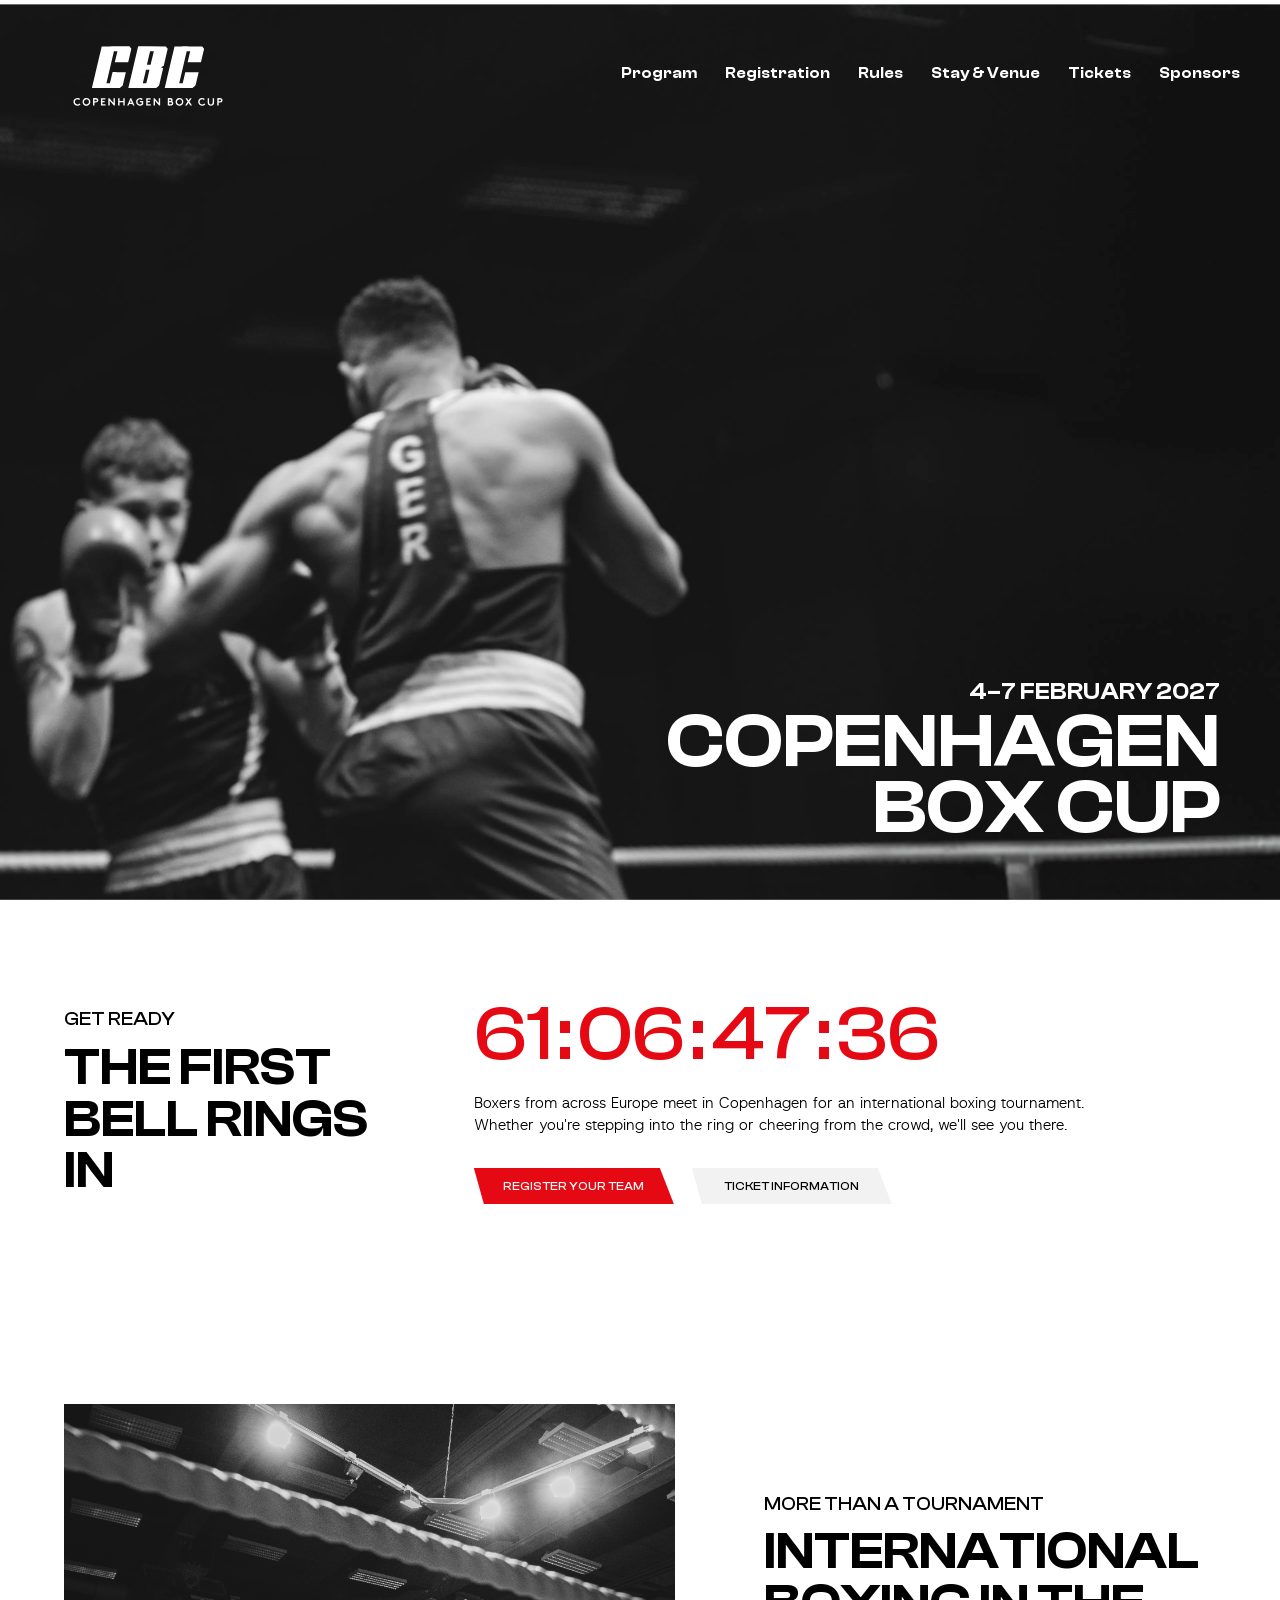
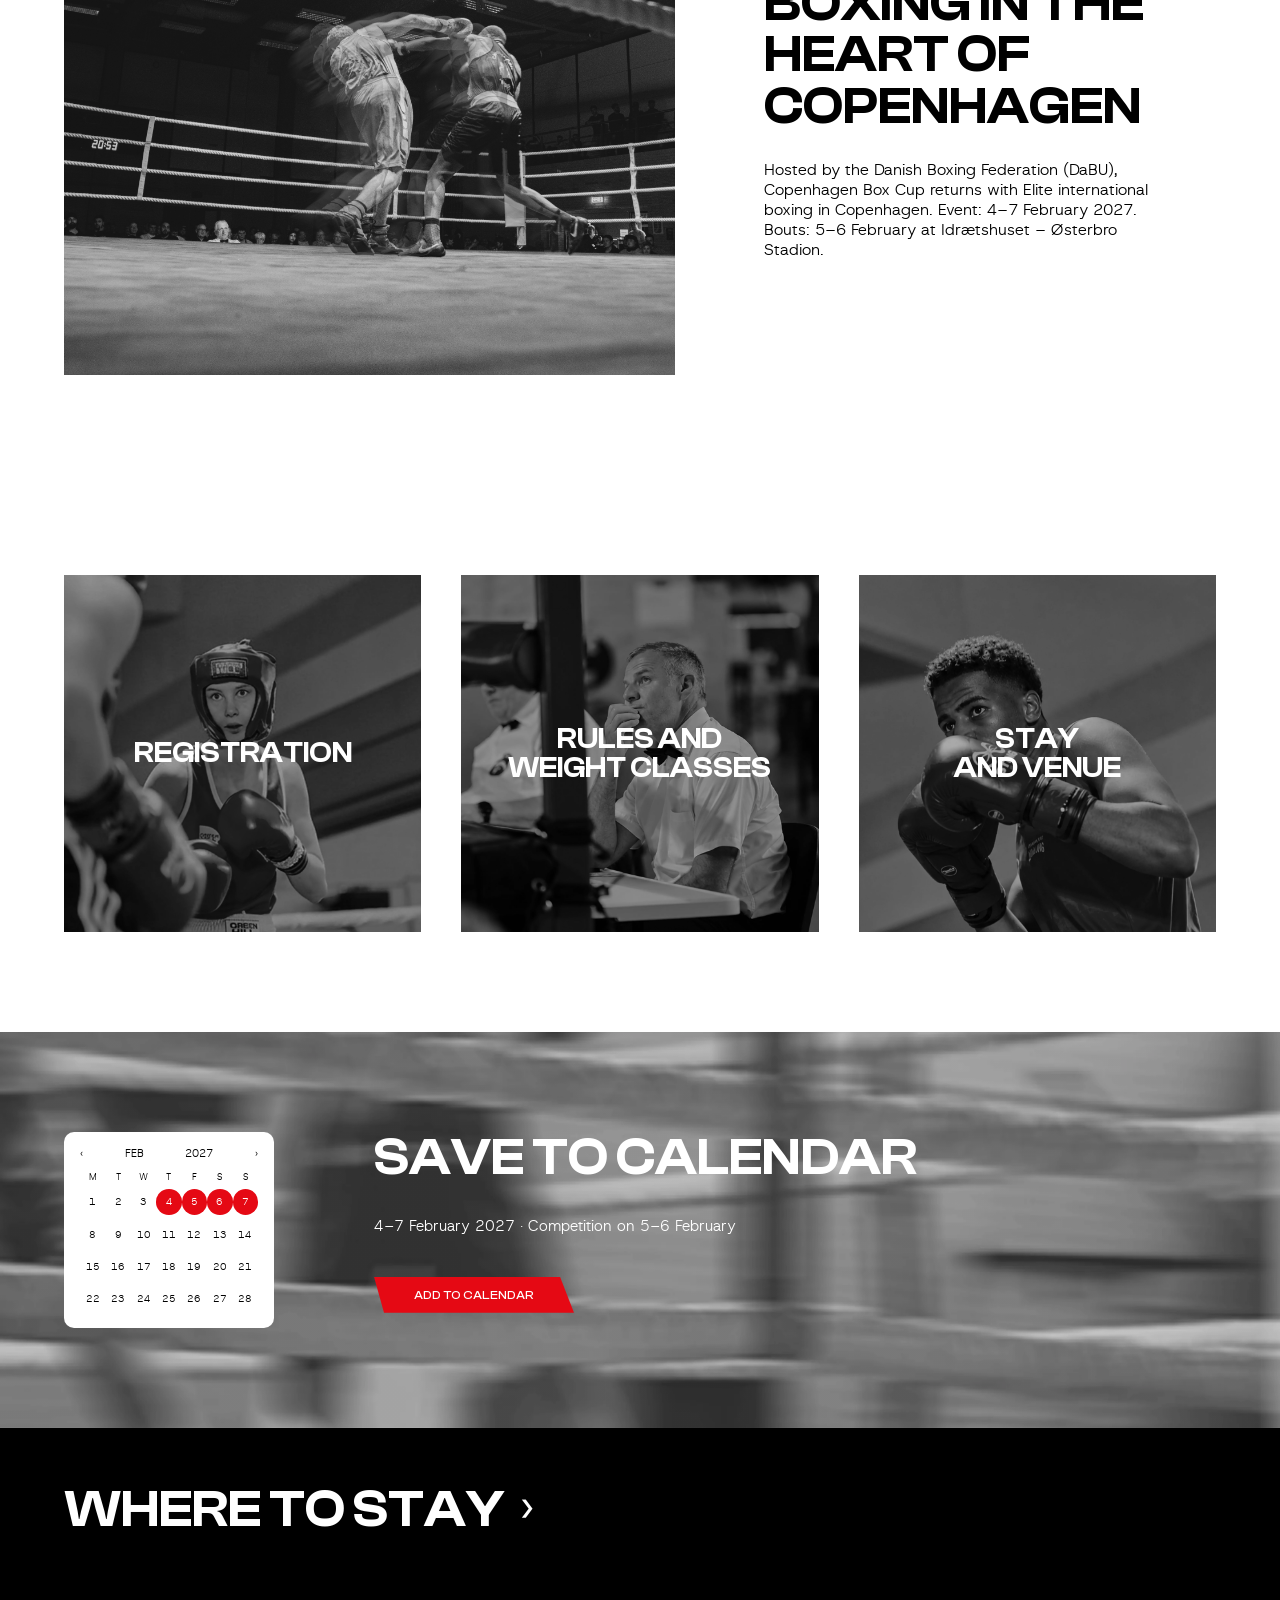
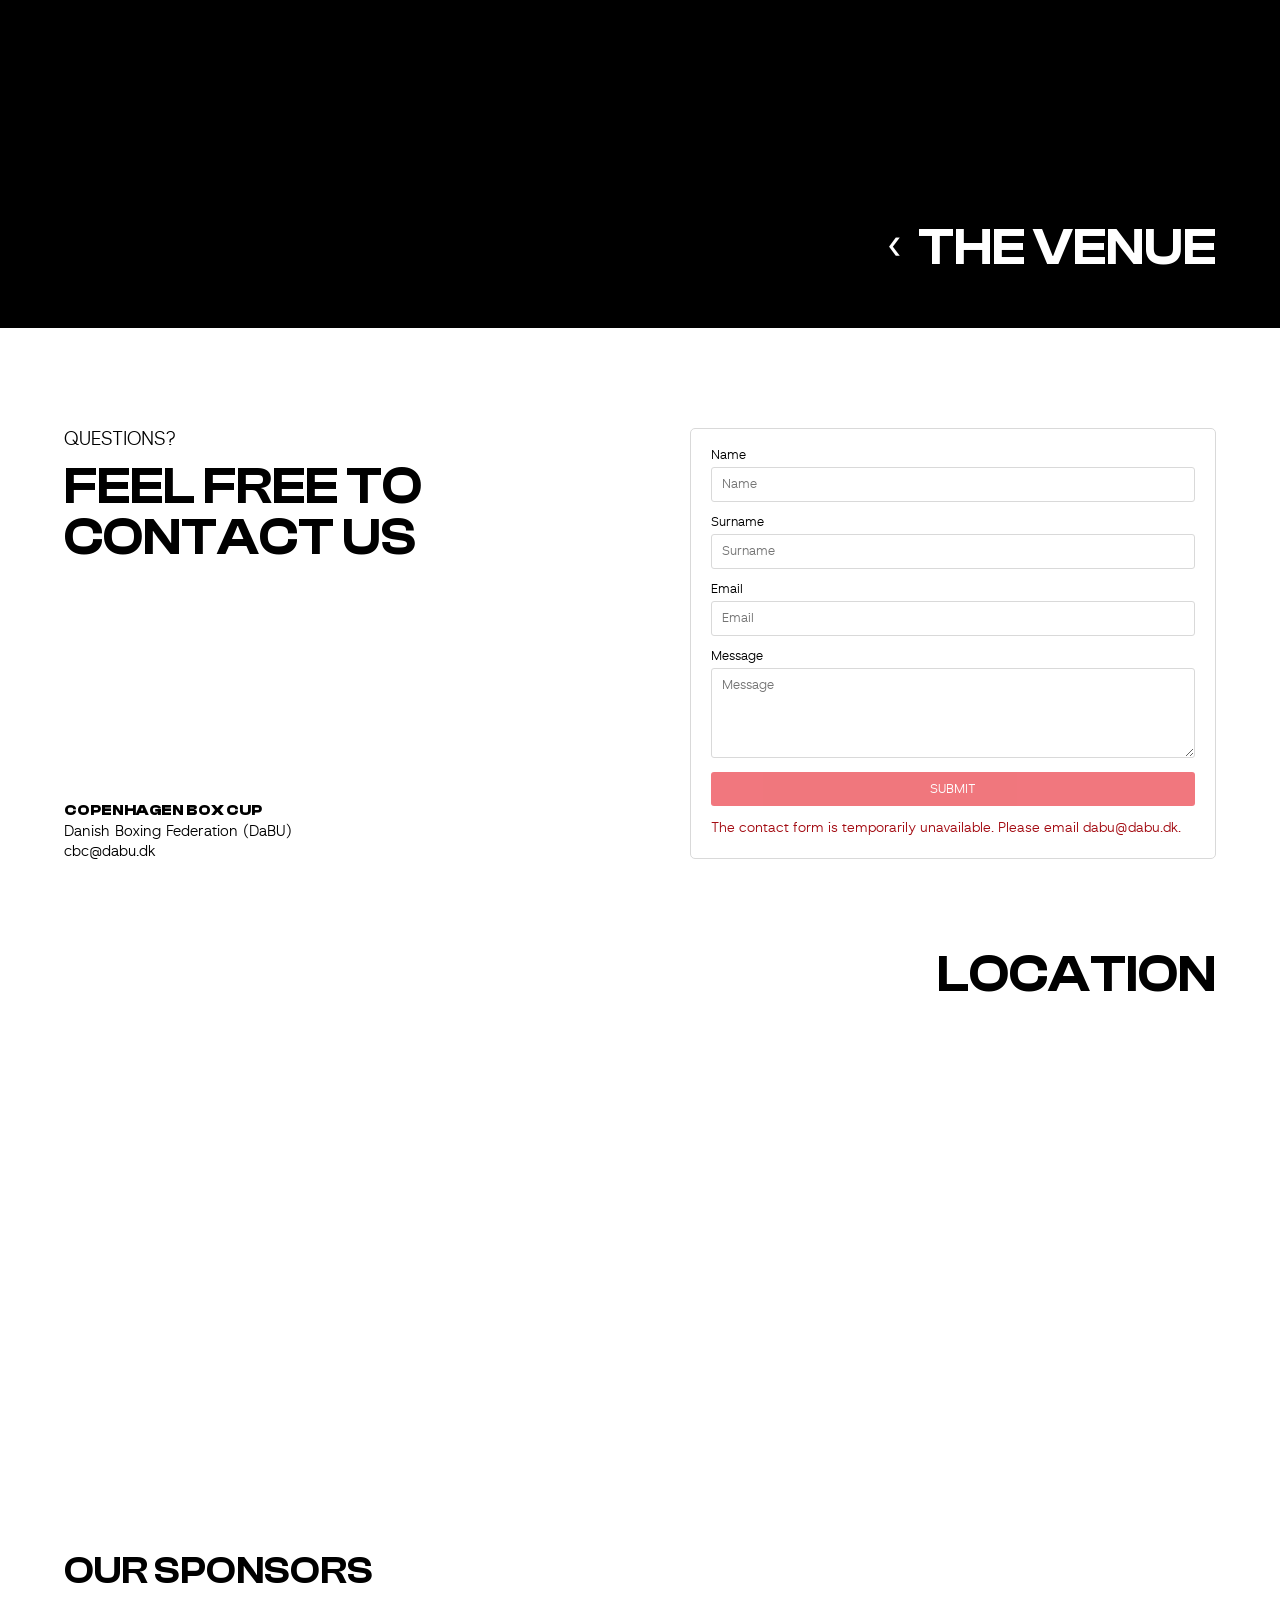
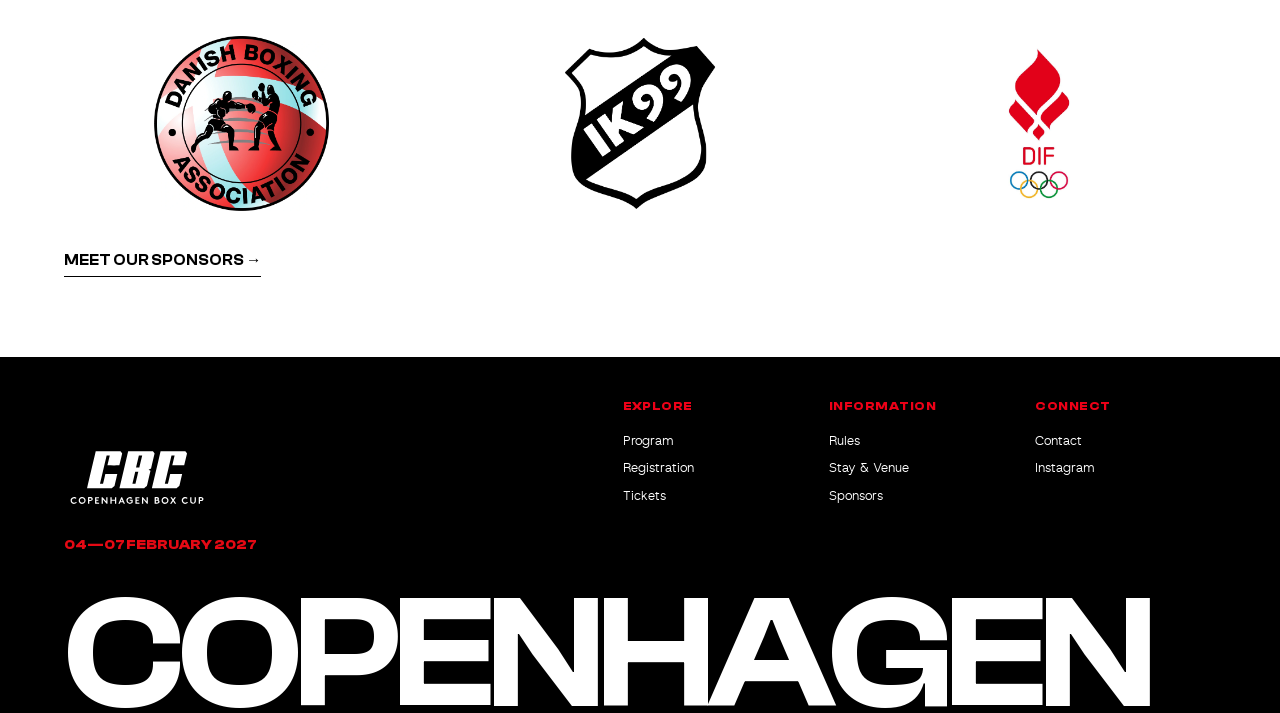
==== home.html @ eee534f2 "Enable search indexing, clean URLs and one.com contact form" ====
<!DOCTYPE html>
<html lang="en">

<head>
    <meta charset="UTF-8">
    <meta name="viewport" content="width=device-width, initial-scale=1.0">
    <link rel="icon" type="image/svg+xml" href="images/CBC_favicon.svg?v=1">

    <meta name="robots" content="index, follow">

    <link rel="stylesheet" href="css/fonts.css">
    <link rel="stylesheet" href="css/custom.css?v=hover-system-2027">
    <link rel="stylesheet" href="css/general.css?v=hover-system-2027">
    <link rel="stylesheet" href="css/index.css?v=hover-system-2027">

    <style>
      /* Homepage sponsor layout: isolated from older cached styles */
      #sponsors .sponsors-inner { max-width: 1200px; margin: 0 auto; }
      #sponsors #sponsors-title { text-align: left; margin: 0 0 42px; }
      #sponsors .sponsors-list { display: grid; grid-template-columns: repeat(3, minmax(0, 1fr)); align-items: center; justify-items: center; gap: 45px; width: 100%; margin: 0; padding: 0; list-style: none; }
      #sponsors .sponsors-list li, #sponsors .sponsors-list a { display: flex; justify-content: center; align-items: center; width: 100%; min-width: 0; min-height: 180px; }
      #sponsors .sponsors-list img { display: block; width: auto; height: auto; max-width: min(100%, 200px); max-height: 175px; object-fit: contain; }
      #sponsors .sponsors-more { display: block; margin: 38px 0 0; text-align: left; }
      @media (max-width: 768px) {
        #sponsors #sponsors-title { margin-bottom: 24px; }
        #sponsors .sponsors-list { gap: 14px; }
        #sponsors .sponsors-list li, #sponsors .sponsors-list a { min-height: 105px; }
        #sponsors .sponsors-list img { max-width: 100%; max-height: 95px; }
      }
          .contact-honeypot { position: absolute; left: -10000px; width: 1px; height: 1px; overflow: hidden; }
      .contact-status { margin-top: 12px; font-size: .9rem; line-height: 1.4; }
      .contact-status[data-error="true"] { color: #a30b12; }
      .contact-submit:disabled { opacity: .55; cursor: wait; }
    </style>
    <title>Copenhagen Box Cup</title>
    <link rel="stylesheet" href="css/footer.css?v=5">
    <link rel="canonical" href="https://copenhagenboxcup.com/home">
</head>

<body>

    <header class="site-header">

        <a href="/home" class="site-logo">
            <img src="images/CBC_logo_with_text.svg" alt="Copenhagen Box Cup" width="2048" height="2048">
        </a>

        <button
            class="burger-btn"
            id="burger-btn"
            type="button"
            aria-label="Open menu"
            aria-expanded="false"
            aria-controls="main-nav"
        >
            <span></span>
            <span></span>
            <span></span>
        </button>

  <nav class="main-nav" id="main-nav">
    <ul>

        <li><a href="/program">Program</a></li>
        <li><a href="/registration">Registration</a></li>
        <li><a href="/rules">Rules</a></li>
        <li><a href="/stay-venue">Stay & Venue</a></li>
        <li><a href="/tickets">Tickets</a></li>
        <li><a href="/sponsors">Sponsors</a></li>
    </ul>
</nav>

    </header>

    <main>

        <section class="hero" id="home">

            <div class="hero-content">

                <p class="hero-date">
                    4–7 FEBRUARY 2027
                </p>

                <h1 class="hero-title">
                    COPENHAGEN<br>
                    BOX CUP
                </h1>

            </div>

        </section>

        <section class="countdown">

            <div class="countdown-inner">

                <div class="countdown-heading">

                    <p class="countdown-kicker">
                        GET READY
                    </p>

                    <h2>
                        THE FIRST<br>
                        BELL RINGS IN
                    </h2>

                </div>

                <div class="countdown-content">

                    <div
                        class="countdown-timer"
                        aria-label="Countdown to Copenhagen Box Cup"
                    >
                        <span id="days">000</span>
                        <span class="countdown-colon">:</span>
                        <span id="hours">00</span>
                        <span class="countdown-colon">:</span>
                        <span id="minutes">00</span>
                        <span class="countdown-colon">:</span>
                        <span id="seconds">00</span>
                    </div>

                    <p class="countdown-text">
                        Boxers from across Europe meet in Copenhagen for an international boxing tournament.<br>
                        Whether you're stepping into the ring or cheering from the crowd, we'll see you there.
                    </p>

                    <div class="countdown-buttons">

                        <a href="/registration" class="btn btn-primary">
                            REGISTER YOUR TEAM
                        </a>

                        <a href="/tickets" class="btn btn-secondary">
                            TICKET INFORMATION
                        </a>

                    </div>

                </div>

            </div>

        </section>

        <section class="about" id="about">

            <div class="about-image">

                <img
                    src="images/boxing-about.webp"
                    alt="Boxers competing in the Copenhagen Box Cup"
                >

            </div>

            <div class="about-content">

                <p class="about-eyebrow">
                    MORE THAN A TOURNAMENT
                </p>

                <h2 class="about-title">
                    INTERNATIONAL<br>
                    BOXING IN THE<br>
                    HEART OF<br>
                    COPENHAGEN
                </h2>

                <p class="about-text">
                    Hosted by the Danish Boxing Federation (DaBU), Copenhagen Box Cup returns with Elite international boxing in Copenhagen. Event: 4–7 February 2027. Bouts: 5–6 February at Idrætshuset – Østerbro Stadion.
                </p>

            </div>

        </section>

        <section class="event-info">

            <div class="event-info-inner">

                <a href="/registration" class="info-card">

                    <img
                        src="images/card-registration.webp"
                        alt="Boxers competing at Copenhagen Box Cup"
                    >

                    <span class="info-card-title">
                        Registration
                    </span>

                </a>

                <a href="/rules" class="info-card">

                    <img
                        src="images/card-rules.webp"
                        alt="Boxing official at Copenhagen Box Cup"
                    >

                    <span class="info-card-title">
                        Rules and<br>
                        weight classes
                    </span>

                </a>

 <a href="/stay-venue" class="info-card">

    <img
        src="images/card-venue.webp"
        alt="Copenhagen Box Cup stay and venue information"
    >

    <span class="info-card-title">
        Stay<br>
        and venue
    </span>

</a>

            </div>

        </section>

        <section class="save-date">

            <div class="save-date-inner">

                <div class="save-date-content">

                    <h2>
                        SAVE TO CALENDAR
                    </h2>

                    <p>
                        4–7 February 2027 · Competition on 5–6 February
                    </p>

                    <a
                        href="https://calendar.google.com/calendar/render?action=TEMPLATE&text=Copenhagen%20Box%20Cup&dates=20270204/20270208"
                        class="calendar-card"
                        target="_blank"
                        rel="noopener"
                        aria-label="Add Copenhagen Box Cup 2027 to Google Calendar"
                    >

                        <div class="calendar-top">
                            <span>‹</span>
                            <strong>FEB</strong>
                            <span>2027</span>
                            <span>›</span>
                        </div>

                        <div class="calendar-days">
                            <span>M</span>
                            <span>T</span>
                            <span>W</span>
                            <span>T</span>
                            <span>F</span>
                            <span>S</span>
                            <span>S</span>
                        </div>

                        <div class="calendar-grid">

                            <span>1</span>
                            <span>2</span>
                            <span>3</span>
                            <span class="event-day">4</span>
                            <span class="event-day">5</span>
                            <span class="event-day">6</span>
                            <span class="event-day">7</span>

                            <span>8</span>
                            <span>9</span>
                            <span>10</span>
                            <span>11</span>
                            <span>12</span>
                            <span>13</span>
                            <span>14</span>

                            <span>15</span>
                            <span>16</span>
                            <span>17</span>
                            <span>18</span>
                            <span>19</span>
                            <span>20</span>
                            <span>21</span>

                            <span>22</span>
                            <span>23</span>
                            <span>24</span>
                            <span>25</span>
                            <span>26</span>
                            <span>27</span>
                            <span>28</span>

                        </div>

                    </a>

                    <a
                        href="https://calendar.google.com/calendar/render?action=TEMPLATE&text=Copenhagen%20Box%20Cup&dates=20270204/20270208"
                        class="btn btn-primary"
                        target="_blank"
                        rel="noopener"
                    >
                        ADD TO CALENDAR
                    </a>

                </div>

            </div>

        </section>

<section class="quick-links">

    <a href="/stay-venue#stay" class="quick-link accommodation-link">
        <span>WHERE TO STAY</span>
        <span class="quick-arrow">›</span>
    </a>

    <a href="/stay-venue#venue" class="quick-link venue-link">
        <span class="quick-arrow">‹</span>
        <span>THE VENUE</span>
    </a>

</section>

        <section class="contact-section" id="contact">

            <div class="contact-inner">

                <div class="contact-info">

                    <div>

                        <p class="contact-eyebrow">
                            QUESTIONS?
                        </p>

                        <h2>
                            FEEL FREE TO<br>
                            CONTACT US
                        </h2>

                    </div>

                    <div class="contact-details">

                        <strong>
                            COPENHAGEN BOX CUP
                        </strong>

                        <p>
                            Danish Boxing Federation (DaBU)
                        </p>

                        <a href="mailto:cbc@dabu.dk">
                            cbc@dabu.dk
                        </a>

                    </div>

                </div>

                <form class="contact-form" action="/contact.php" method="post">
                    <input type="hidden" name="csrf_token" value="">
                    <div class="contact-honeypot" aria-hidden="true"><label for="contact-website">Leave this field empty</label><input id="contact-website" name="website" type="text" tabindex="-1" autocomplete="off"></div>

                    <label for="name">
                        Name
                    </label>

                    <input
                        type="text"
                        id="name"
                        name="name" required maxlength="100" autocomplete="given-name"
                        placeholder="Name"
                    >

                    <label for="surname">
                        Surname
                    </label>

                    <input
                        type="text"
                        id="surname"
                        name="surname" required maxlength="100" autocomplete="family-name"
                        placeholder="Surname"
                    >

                    <label for="email">
                        Email
                    </label>

                    <input
                        type="email"
                        id="email"
                        name="email" required maxlength="254" autocomplete="email"
                        placeholder="Email"
                    >

                    <label for="message">
                        Message
                    </label>

                    <textarea
                        id="message"
                        name="message" required maxlength="10000"
                        placeholder="Message"
                    ></textarea>

                    <button
                        type="submit"
                        class="contact-submit" disabled
                    >
                        SUBMIT
                    </button>

                    <p class="contact-status" role="status" aria-live="polite">Preparing the contact form…</p>
                    <noscript>Please email <a href="mailto:dabu@dabu.dk">dabu@dabu.dk</a> to contact us.</noscript>
                </form>

            </div>

        </section>

        <section class="location-section" id="location">

            <div class="location-inner">

                <h2>
                    LOCATION
                </h2>

                <div class="location-map">

                    <iframe
                        src="https://www.google.com/maps?q=Gunnar+Nu+Hansens+Pl.+7,+2100+København&output=embed"
                        loading="lazy"
                        title="Copenhagen Box Cup location"
                    ></iframe>

                </div>

            </div>

        </section>

        <section class="sponsors" id="sponsors" aria-labelledby="sponsors-title">
            <div class="sponsors-inner">
                <h2 id="sponsors-title">OUR SPONSORS</h2>
                <ul class="sponsors-list">
                    <li><a href="/sponsors#dabu"><img src="images/sponsors/dabu.webp" alt="Danish Boxing Association (DaBU)" width="1234" height="1234" loading="lazy"></a></li>
                    <li><a href="/sponsors#ik99"><img src="images/IK99_logo.webp?v=1" alt="IK99" loading="lazy"></a></li>
                    <li><a href="/sponsors#dif"><img src="images/sponsors/dif.webp" alt="Danmarks Idrætsforbund (DIF)" width="546" height="1114" loading="lazy"></a></li>
                </ul>
                <p class="sponsors-more"><a href="/sponsors">MEET OUR SPONSORS →</a></p>
            </div>
        </section>

    </main>

    <footer class="site-footer">
  <div class="footer-top">
    <div class="footer-brand">
      <a href="/home" class="footer-logo" aria-label="Copenhagen Box Cup home"><img src="images/CBC_logo_with_text.svg" alt="Copenhagen Box Cup" loading="lazy"></a>
      <p class="footer-dates">04—07 FEBRUARY 2027</p>
    </div>
    <nav class="footer-links" aria-label="Footer navigation">
      <div class="footer-column">
        <h3>EXPLORE</h3>
        <a href="/program">Program</a>
        <a href="/registration">Registration</a>
        <a href="/tickets">Tickets</a>
      </div>
      <div class="footer-column">
        <h3>INFORMATION</h3>
        <a href="/rules">Rules</a>
        <a href="/stay-venue">Stay &amp; Venue</a>
        <a href="/sponsors">Sponsors</a>
      </div>
      <div class="footer-column">
        <h3>CONNECT</h3>
        <a href="/home#contact">Contact</a>
        <a href="https://www.instagram.com/copenhagenboxcup/" target="_blank" rel="noopener noreferrer">Instagram</a>
      </div>
    </nav>
  </div>
  <div class="footer-title" aria-label="Copenhagen">COPENHAGEN</div>
</footer>

    <script src="js/menu.js"></script>
    <script src="js/countdown.js"></script>

    <script src="js/contact-form.js?v=1" defer></script>
</body>

</html>
---- css/fonts.css ----
@font-face {
    font-family: "Clash Display";
    src:
        url("../fonts/ClashDisplay-Variable.woff2") format("woff2"),
        url("../fonts/ClashDisplay-Variable.woff") format("woff");

    font-weight: 200 700;
    font-style: normal;
}

@font-face {
    font-family: "Host Grotesk";
    src:
        url("../fonts/hostgrotesk-variablefont_wght-webfont.woff2") format("woff2"),
        url("../fonts/hostgrotesk-variablefont_wght-webfont.woff") format("woff");

    font-weight: 300 900;
    font-style: normal;
}
---- css/custom.css ----
:root {

    --black: #000000;
    --white: #ffffff;
    --red: #E50914;
    --red-hover: #BD0710;
    --grey-hover: #DEDEDE;

    --grey-light: #f2f2f2;
    --grey: #d9d9d9;
    --grey-dark: #555555;

    --font-display: "Clash Display", sans-serif;
    --font-heading: "Clash Display", sans-serif;
    --font-text: "Host Grotesk", sans-serif;

    --h1: clamp(2.4rem, 6vw, 6.5rem);

    --h2: clamp(2.7rem, 4.1vw, 5rem);

    --h3: clamp(1.8rem, 3vw, 3rem);
    --h4: clamp(1.3rem, 2vw, 1.8rem);

    --eyebrow-size: clamp(1rem, 1.5vw, 1.3rem);

    --text-size: clamp(0.95rem, 1.2vw, 1rem);
    --small-text: clamp(0.75rem, 1vw, 0.875rem);

    --button-width: 200px;
    --button-height: 36px;
    --button-font-size: 0.75rem;
}

@media (max-width: 768px) {

    :root {
        --h2: clamp(2.3rem, 9vw, 3rem);
        --eyebrow-size: 1rem;

        --button-width: 180px;
        --button-height: 34px;
    }
}
---- css/general.css ----
* {
    margin: 0;
    padding: 0;
    box-sizing: border-box;
}

html {
    scroll-behavior: smooth;
}

body {
    font-family: var(--font-text);
}

img {
    display: block;
    max-width: 100%;
}

a {
    color: inherit;
    text-decoration: none;
}

ul {
    list-style: none;
}

button {
    font: inherit;
    color: inherit;
    background: none;
    border: none;
}

h1,
h2,
h3,
h4 {
    font-family: var(--font-heading);
}

h2 {
    font-size: var(--h2);
    font-weight: 600;
    line-height: 0.98;
}

p {
    font-family: var(--font-text);
    font-size: var(--text-size);
    line-height: 1.3;
}

.btn {
    width: var(--button-width);
    height: var(--button-height);

    display: inline-flex;
    align-items: center;
    justify-content: center;

    flex-shrink: 0;

    font-family: var(--font-display);
    font-size: var(--button-font-size);
    font-weight: 500;
    line-height: 1;

    text-align: center;
    text-transform: uppercase;

    clip-path: polygon(
        0 0,
        93% 0,
        100% 100%,
        5% 100%
    );

    transition: background-color 0.2s ease;
}

.btn-primary:hover:not([aria-disabled="true"]),
.btn-primary:focus-visible:not([aria-disabled="true"]) {
    background-color: var(--red-hover);
}

.btn-secondary:hover:not([aria-disabled="true"]),
.btn-secondary:focus-visible:not([aria-disabled="true"]) {
    background-color: var(--grey-hover);
}

.btn-primary {
    background-color: var(--red);
    color: var(--white);
}

.btn-secondary {
    background-color: var(--grey-light);
    color: var(--black);
}

.site-header {
    display: flex;
    align-items: center;
    justify-content: space-between;

    position: fixed;
    top: 0;
    left: 0;

    width: 100%;
    z-index: 1000;

    padding: 18px 40px;

    background-color: transparent;
    color: var(--white);

    font-family: var(--font-display);

    transition:
        background-color 0.3s ease,
        color 0.3s ease,
        box-shadow 0.3s ease;
}

.site-header.scrolled {
    background-color: var(--white);
    color: var(--black);

    box-shadow: 0 1px 0 rgba(0, 0, 0, 0.08);
}

.site-header .site-logo {
    position: relative;
    top: -15px;
    display: block;
    width: 280px;
    height: 110px;
    margin-left: -20px;
    flex-shrink: 0;
    overflow: visible;
}

.site-header .site-logo img {
    display: block;
    width: 100%;
    height: 100%;
    max-width: 100%;
    object-fit: contain;
    transform: translateX(-12px) scale(1.28);
    transform-origin: center;
    filter: brightness(0) invert(1);
    transition: filter 0.3s ease;
}

.site-header.scrolled .site-logo img {
    filter: brightness(0);
}

.main-nav ul {
    display: flex;
    align-items: center;
    gap: 28px;
}

.main-nav a {
    font-family: var(--font-display);
    font-size: var(--text-size);
    font-weight: 600;
    line-height: 1;

    transition: opacity 0.2s ease;
}

.main-nav a:hover {
    opacity: 0.6;
}

.burger-btn {
    display: none;
}

@media (max-width: 768px) {

    .site-header {
        padding: 16px 20px;
    }
    .site-header .site-logo {
        width: 190px;
        height: 84px;
        margin-left: -8px;
    }

    .site-header .site-logo img {
        transform: translateX(-4px) scale(1.14);
    }

    .burger-btn {
        display: flex;
        flex-direction: column;
        justify-content: center;
        gap: 5px;

        width: 32px;
        height: 32px;

        cursor: pointer;

        position: relative;
        z-index: 1001;
    }

    .burger-btn span {
        display: block;

        width: 24px;
        height: 2px;

        background-color: var(--white);

        transition:
            background-color 0.3s ease,
            transform 0.3s ease,
            opacity 0.3s ease;
    }

    .site-header.scrolled .burger-btn span {
        background-color: var(--black);
    }

    .main-nav {
        display: none;

        position: absolute;
        top: 100%;
        left: 0;

        width: 100%;

        padding: 24px 20px;

        background-color: var(--white);
        color: var(--black);

        border-top: 1px solid var(--grey);

        z-index: 1000;
    }

    .main-nav.open {
        display: block;
    }

    .main-nav ul {
        flex-direction: column;
        align-items: flex-start;
        gap: 20px;
    }

 .main-nav a {
    font-family: var(--font-display);
    font-size: 1.1rem;
    font-weight: 600;
}
}

@media (min-width: 769px) and (max-width: 1100px) {
    .site-header {
        padding-left: 24px;
        padding-right: 24px;
    }

    .main-nav ul { gap: 14px; }
    .main-nav a { font-size: .85rem; }

    .site-header .site-logo {
        width: 180px;
        height: 84px;
        margin-left: -8px;
    }

    .site-header .site-logo img {
        transform: translateX(-5px) scale(1.18);
    }
}
---- css/index.css ----
.hero {
    position: relative;
    width: 100%;
    min-height: 100svh;
    display: flex;
    align-items: flex-end;
    background-image: url("../images/boxing_1.webp");
    background-size: cover;
    background-position: center;
    background-repeat: no-repeat;
    color: var(--white);
}

.hero-content {
    width: 100%;
    max-width: 1400px;
    margin: 0 auto;
    padding: 165px 60px 60px;
    display: flex;
    flex-direction: column;
    align-items: flex-end;
    text-align: right;
}

.hero-date {
    margin-bottom: 6px;
    font-family: var(--font-display);
    font-size: clamp(0.95rem, 1.8vw, 1.6rem);
    font-weight: 600;
    line-height: 1;
}

.hero-title {
    font-family: var(--font-display);
    font-size: clamp(2.4rem, 6vw, 6.5rem);
    font-weight: 600;
    line-height: 0.85;
}

.countdown {
    padding: 100px 5vw;
    background-color: var(--white);
    color: var(--black);
}

.countdown-inner {
    width: 100%;
    max-width: 1400px;
    margin: 0 auto;
    display: grid;
    grid-template-columns: 0.8fr 1.8fr;
    gap: 80px;
    align-items: center;
}

.countdown-kicker {
    margin-bottom: 10px;
    font-family: var(--font-display);
    font-size: var(--eyebrow-size);
    font-weight: 500;
}

.countdown-heading h2 {
    font-size: var(--h2);
}

.countdown-timer {
    display: flex;
    align-items: center;
    color: var(--red);
    font-family: var(--font-display);
    font-size: clamp(3rem, 6vw, 6rem);
    font-weight: 500;
    line-height: 0.9;
    white-space: nowrap;
}

.countdown-colon {
    margin: 0 0.08em;
}

.countdown-text {
    margin-top: 24px;
    margin-bottom: 20px;
    font-family: var(--font-text);
    font-size: var(--text-size);
    line-height: 1.4;
}

.countdown-buttons {
    margin-top: 32px;
    display: flex;
    align-items: flex-start;
    gap: 18px;
}

.about {
    width: 100%;
    max-width: 1600px;
    margin: 0 auto;
    padding: 100px 5vw;
    display: grid;
    grid-template-columns: 1.15fr 0.85fr;
    align-items: center;
    gap: 7vw;
    background-color: var(--white);
    color: var(--black);
}

.about-image {
    width: 100%;
    aspect-ratio: 1.07 / 1;
    overflow: hidden;
}

.about-image img {
    width: 100%;
    height: 100%;
    display: block;
    object-fit: cover;
    object-position: center;
}

.about-content {
    max-width: 580px;
}

.about-eyebrow {
    margin: 0 0 12px;
    font-family: var(--font-display);
    font-size: var(--eyebrow-size);
    font-weight: 500;
    line-height: 1;
}

.about-title {
    margin: 0;
    font-size: var(--h2);
    font-weight: 600;
    line-height: 0.98;
    text-transform: uppercase;
}

.about-text {
    max-width: 390px;
    margin: 28px 0 24px;
    font-size: 1rem;
    line-height: 1.25;
}

.event-info {
    width: 100%;
    padding: 100px 5vw;
    background-color: var(--white);
}

.event-info-inner {
    width: 100%;
    max-width: 1200px;
    margin: 0 auto;
    display: grid;
    grid-template-columns: repeat(3, 1fr);
    gap: 40px;
}

.info-card {
    position: relative;
    width: 100%;
    aspect-ratio: 1 / 1;
    display: block;
    overflow: hidden;
    background-color: var(--black);
}

.info-card img {
    width: 100%;
    height: 100%;
    display: block;
    object-fit: cover;
    filter: grayscale(100%);
    transition:
        filter 0.4s ease,
        transform 0.4s ease;
}

.info-card::after {
    content: "";
    position: absolute;
    inset: 0;
    background-color: rgba(0, 0, 0, 0.3);
    transition: background-color 0.4s ease;
    pointer-events: none;
}

.info-card-title {
    position: absolute;
    inset: 0;
    z-index: 2;
    display: flex;
    align-items: center;
    justify-content: center;
    padding: 30px;
    font-family: var(--font-heading);
    font-size: clamp(1.8rem, 2vw, 3rem);
    font-weight: 600;
    line-height: 1;
    text-align: center;
    text-transform: uppercase;
    color: var(--white);
}

.info-card:hover img {
    filter: grayscale(0%);
    transform: scale(1.04);
}

.info-card:hover::after {
    background-color: rgba(0, 0, 0, 0.08);
}

.save-date {
    width: 100%;
    padding: 100px 5vw;
    background-image:
        linear-gradient(
            rgba(0, 0, 0, 0.18),
            rgba(0, 0, 0, 0.18)
        ),
        url("../images/calendar-bg.webp");
    background-size: cover;
    background-position: center;
    color: var(--white);
}

.save-date-inner {
    width: 100%;
    max-width: 1200px;
    margin: 0 auto;
}

.save-date-content {
    display: grid;
    grid-template-columns: 230px 1fr;
    grid-template-areas:
        "calendar heading"
        "calendar text"
        "calendar button";
    column-gap: 80px;
    align-items: start;
    justify-content: center;
}

.save-date-content h2 {
    grid-area: heading;
    margin: 0 0 18px;
}

.save-date-content p {
    grid-area: text;
    margin: 0 0 24px;
}

.calendar-card {
    grid-area: calendar;
    width: 210px;
    padding: 16px;
    flex-shrink: 0;
    background-color: var(--white);
    color: var(--black);
    border-radius: 10px;
    transition:
        transform 0.25s ease,
        opacity 0.25s ease;
}

.calendar-card:hover {
    transform: translateY(-5px);
}

.calendar-top {
    display: flex;
    align-items: center;
    justify-content: space-between;
    margin-bottom: 14px;
    font-family: var(--font-text);
    font-size: 0.7rem;
}

.calendar-days,
.calendar-grid {
    display: grid;
    grid-template-columns: repeat(7, 1fr);
    text-align: center;
}

.calendar-days {
    margin-bottom: 7px;
    font-family: var(--font-text);
    font-size: 0.55rem;
    font-weight: 600;
}

.calendar-grid {
    row-gap: 7px;
    font-family: var(--font-text);
    font-size: 0.65rem;
}

.calendar-grid span {
    display: flex;
    align-items: center;
    justify-content: center;
    aspect-ratio: 1;
}

.calendar-grid .event-day {
    background-color: var(--red);
    color: var(--white);
    border-radius: 50%;
    font-weight: 600;
}

.save-date-content .btn {
    grid-area: button;
}

.quick-links {
    width: 100%;
    height: 500px;
    padding: 55px 5vw;
    display: flex;
    flex-direction: column;
    justify-content: space-between;
    background-color: var(--black);
}

.quick-link {
    width: fit-content;
    display: flex;
    align-items: center;
    gap: 16px;
    font-family: var(--font-heading);
    font-size: var(--h2);
    font-weight: 600;
    line-height: 1;
    text-transform: uppercase;
    color: var(--white);
}

.accommodation-link {
    align-self: flex-start;
}

.venue-link {
    align-self: flex-end;
}

.quick-arrow {
    font-family: var(--font-text);
    font-weight: 300;
    transition: transform 0.2s ease;
}

.accommodation-link:hover .quick-arrow {
    transform: translateX(8px);
}

.venue-link:hover .quick-arrow {
    transform: translateX(-8px);
}

.contact-section {
    width: 100%;
    padding: 100px 5vw 70px;
    background-color: var(--white);
    color: var(--black);
}

.contact-inner {
    width: 100%;
    max-width: 1200px;
    margin: 0 auto;
    display: grid;
    grid-template-columns: 1fr 1fr;
    gap: 100px;
}

.contact-info {
    display: flex;
    flex-direction: column;
    justify-content: space-between;
}

.contact-eyebrow {
    margin: 0 0 8px;
    font-family: var(--font-text);
    font-size: var(--eyebrow-size);
    text-transform: uppercase;
}

.contact-info h2 {
    margin: 0;
    font-size: var(--h2);
}

.contact-details {
    margin-top: 80px;
    font-family: var(--font-text);
    font-size: var(--text-size);
}

.contact-details strong {
    display: block;
    font-family: var(--font-heading);
}

.contact-details p {
    margin: 2px 0;
}

.contact-details a {
    color: var(--black);
}

.contact-form {
    width: 100%;
    padding: 20px;
    display: flex;
    flex-direction: column;
    border: 1px solid var(--grey);
    border-radius: 5px;
}

.contact-form label {
    margin: 0 0 5px;
    font-family: var(--font-text);
    font-size: var(--small-text);
}

.contact-form input,
.contact-form textarea {
    width: 100%;
    padding: 10px;
    margin-bottom: 14px;
    font-family: var(--font-text);
    font-size: var(--small-text);
    border: 1px solid var(--grey);
    border-radius: 3px;
    outline: none;
}

.contact-form textarea {
    min-height: 90px;
    resize: vertical;
}

.contact-form input:focus,
.contact-form textarea:focus {
    border-color: var(--black);
}

.contact-submit {
    width: 100%;
    height: 34px;
    font-family: var(--font-text);
    font-size: var(--small-text);
    background-color: var(--red);
    color: var(--white);
    border: none;
    border-radius: 3px;
    cursor: pointer;
    transition: background-color 0.2s ease;
}

.contact-submit:hover,
.contact-submit:focus-visible {
    background-color: var(--red-hover);
}

.location-section {
    width: 100%;
    padding: 20px 5vw 100px;
    background-color: var(--white);
}

.location-inner {
    width: 100%;
    max-width: 1200px;
    margin: 0 auto;
}

.location-inner h2 {
    margin: 0 0 30px;
    text-align: right;
    font-size: var(--h2);
}

.location-map {
    width: 70%;
    margin-left: auto;
    aspect-ratio: 16 / 7;
    overflow: hidden;
}

.location-map iframe {
    width: 100%;
    height: 100%;
    display: block;
    border: 0;
    filter: grayscale(100%);
}

@media (max-width: 768px) {

    .hero {
        min-height: 100svh;
        background-position: 38% center;
    }

    .hero-content {
        height: 100svh;
        padding: 145px 20px 40px;
        justify-content: flex-end;
        align-items: flex-end;
        text-align: right;
    }

    .countdown {
        padding: 60px 20px;
    }

    .countdown-inner {
        grid-template-columns: 1fr;
        gap: 40px;
    }

    .countdown-timer {
        font-size: clamp(2.5rem, 12vw, 4rem);
    }

    .countdown-text br {
        display: none;
    }

    .countdown-buttons {
        flex-direction: column;
        align-items: flex-start;
        gap: 12px;
    }

    .about {
        padding: 60px 20px 70px;
        grid-template-columns: 1fr;
        gap: 38px;
    }

    .about-image {
        aspect-ratio: 1 / 1;
    }

    .about-image img {
        object-position: center;
    }

    .about-content {
        max-width: none;
    }

    .about-eyebrow {
        margin-bottom: 10px;
        font-size: 1rem;
    }

    .about-text {
        max-width: 100%;
        margin: 24px 0 22px;
        font-size: 0.95rem;
        line-height: 1.3;
    }

    .event-info {
        padding: 70px 20px;
    }

    .event-info-inner {
        grid-template-columns: 1fr;
        gap: 20px;
    }

    .info-card-title {
        padding: 24px;
    }

    .save-date {
        padding: 70px 20px;
    }

    .save-date-content {
        display: flex;
        flex-direction: column;
        align-items: flex-start;
        gap: 24px;
    }

    .save-date-content h2,
    .save-date-content p {
        margin: 0;
    }

    .calendar-card {
        width: 180px;
    }

    .quick-links {
        height: 320px;
        padding: 40px 20px;
    }

    .quick-link {
        gap: 10px;
    }

    .contact-section {
        padding: 70px 20px;
    }

    .contact-inner {
        grid-template-columns: 1fr;
        gap: 50px;
    }

    .contact-details {
        margin-top: 50px;
    }

    .location-section {
        padding: 20px 20px 70px;
    }

    .location-inner h2 {
        margin-bottom: 24px;
        text-align: left;
    }

    .location-map {
        width: 100%;
        margin: 0;
        aspect-ratio: 4 / 3;
    }

}

.sponsors { padding: 70px 5vw 80px; background: var(--white); color: var(--black); }
.sponsors-inner { max-width: 1200px; margin: 0 auto; }
.sponsors h2 { font-size: var(--h3); text-align: left; margin: 0 0 42px; }
.sponsors-list {
    display: grid;
    grid-template-columns: repeat(3, minmax(0, 1fr));
    align-items: center;
    justify-items: center;
    gap: 45px;
    width: 100%;
    margin: 0;
    padding: 0;
    list-style: none;
}
.sponsors-list li { display: flex; justify-content: center; align-items: center; width: 100%; min-width: 0; min-height: 180px; }
.sponsors-list a { display: flex; justify-content: center; align-items: center; width: 100%; min-height: 180px; }
.sponsors-list img { display: block; width: auto; height: auto; max-width: min(100%, 200px); max-height: 175px; object-fit: contain; }
.sponsors-more { margin: 38px 0 0; text-align: left; }
.sponsors-more a { display: inline-block; font-family: var(--font-display); font-weight: 600; border-bottom: 1px solid currentColor; padding-bottom: 5px; }
@media (max-width: 768px) {
    .sponsors { padding: 55px 20px 60px; }
    .sponsors h2 { margin-bottom: 24px; }
    .sponsors-list { gap: 14px; }
    .sponsors-list li, .sponsors-list a { min-height: 105px; }
    .sponsors-list img { max-width: 100%; max-height: 95px; }
    .sponsors-more { margin-top: 28px; }
}

/* Keep oversized hero headings inside the mobile viewport. */
@media (max-width: 768px) {
    .hero-title {
        font-size: 36px;
        max-width: 100%;
        overflow-wrap: normal;
    }
}
---- css/footer.css ----
.site-footer{background:#000;color:#fff;padding:42px 5vw 0;overflow:hidden}
.site-footer *{box-sizing:border-box}
.site-footer .footer-top{width:100%;max-width:1200px;margin:0 auto 42px;display:grid;grid-template-columns:minmax(220px,1fr) minmax(0,1.2fr);gap:clamp(28px,5vw,90px);align-items:start}
.site-footer .footer-brand{min-width:0}
.site-footer .footer-logo{display:block;width:300px;height:125px;max-width:100%;margin:0 0 3px;overflow:visible;mix-blend-mode:normal}
.site-footer .footer-logo img{display:block;position:static;width:100%;height:100%;max-width:100%;object-fit:contain;object-position:left center;transform:none;filter:brightness(0) invert(1)!important}

.site-footer .footer-dates{margin:12px 0 0;color:#e50914;font-family:var(--font-display);font-size:14px;font-weight:700;line-height:1.4}
.site-footer .footer-links{width:100%;display:grid;grid-template-columns:repeat(3,minmax(0,1fr));gap:clamp(14px,2vw,35px)}
.site-footer .footer-column{min-width:0;display:flex;flex-direction:column;align-items:flex-start;gap:10px}
.site-footer .footer-column h3{display:block;margin:0 0 8px;color:#ed0017!important;font-family:var(--font-display);font-size:12px!important;font-weight:700;letter-spacing:.04em;line-height:1.3}
.site-footer .footer-column a,.site-footer .footer-social-pending{display:block;color:#fff;font-family:var(--font-text);font-size:13px!important;font-weight:400;line-height:1.35;text-decoration:none}
.site-footer .footer-column a:hover,.site-footer .footer-column a:focus-visible{text-decoration:underline;text-underline-offset:3px}
.site-footer .footer-social-pending{color:#aaa}
.site-footer .footer-title{width:100%;max-width:none;margin:0;padding:0;font-family:var(--font-heading);font-size:clamp(5rem,12.5vw,15rem);font-weight:600;line-height:.72;letter-spacing:-.04em;white-space:nowrap;text-align:left;color:#fff}
@media(max-width:768px){
.site-footer{padding:38px 20px 0}
.site-footer .footer-top{grid-template-columns:1fr;gap:28px;margin-bottom:42px}
.site-footer .footer-logo{width:250px;height:108px}
.site-footer .footer-links{grid-template-columns:repeat(3,minmax(0,1fr));gap:12px}
.site-footer .footer-column{gap:10px}
.site-footer .footer-column h3{font-size:11px!important;letter-spacing:0;overflow-wrap:anywhere}
.site-footer .footer-column a,.site-footer .footer-social-pending{font-size:12px!important;overflow-wrap:anywhere}
.site-footer .footer-title{font-size:21vw;line-height:.75}
}
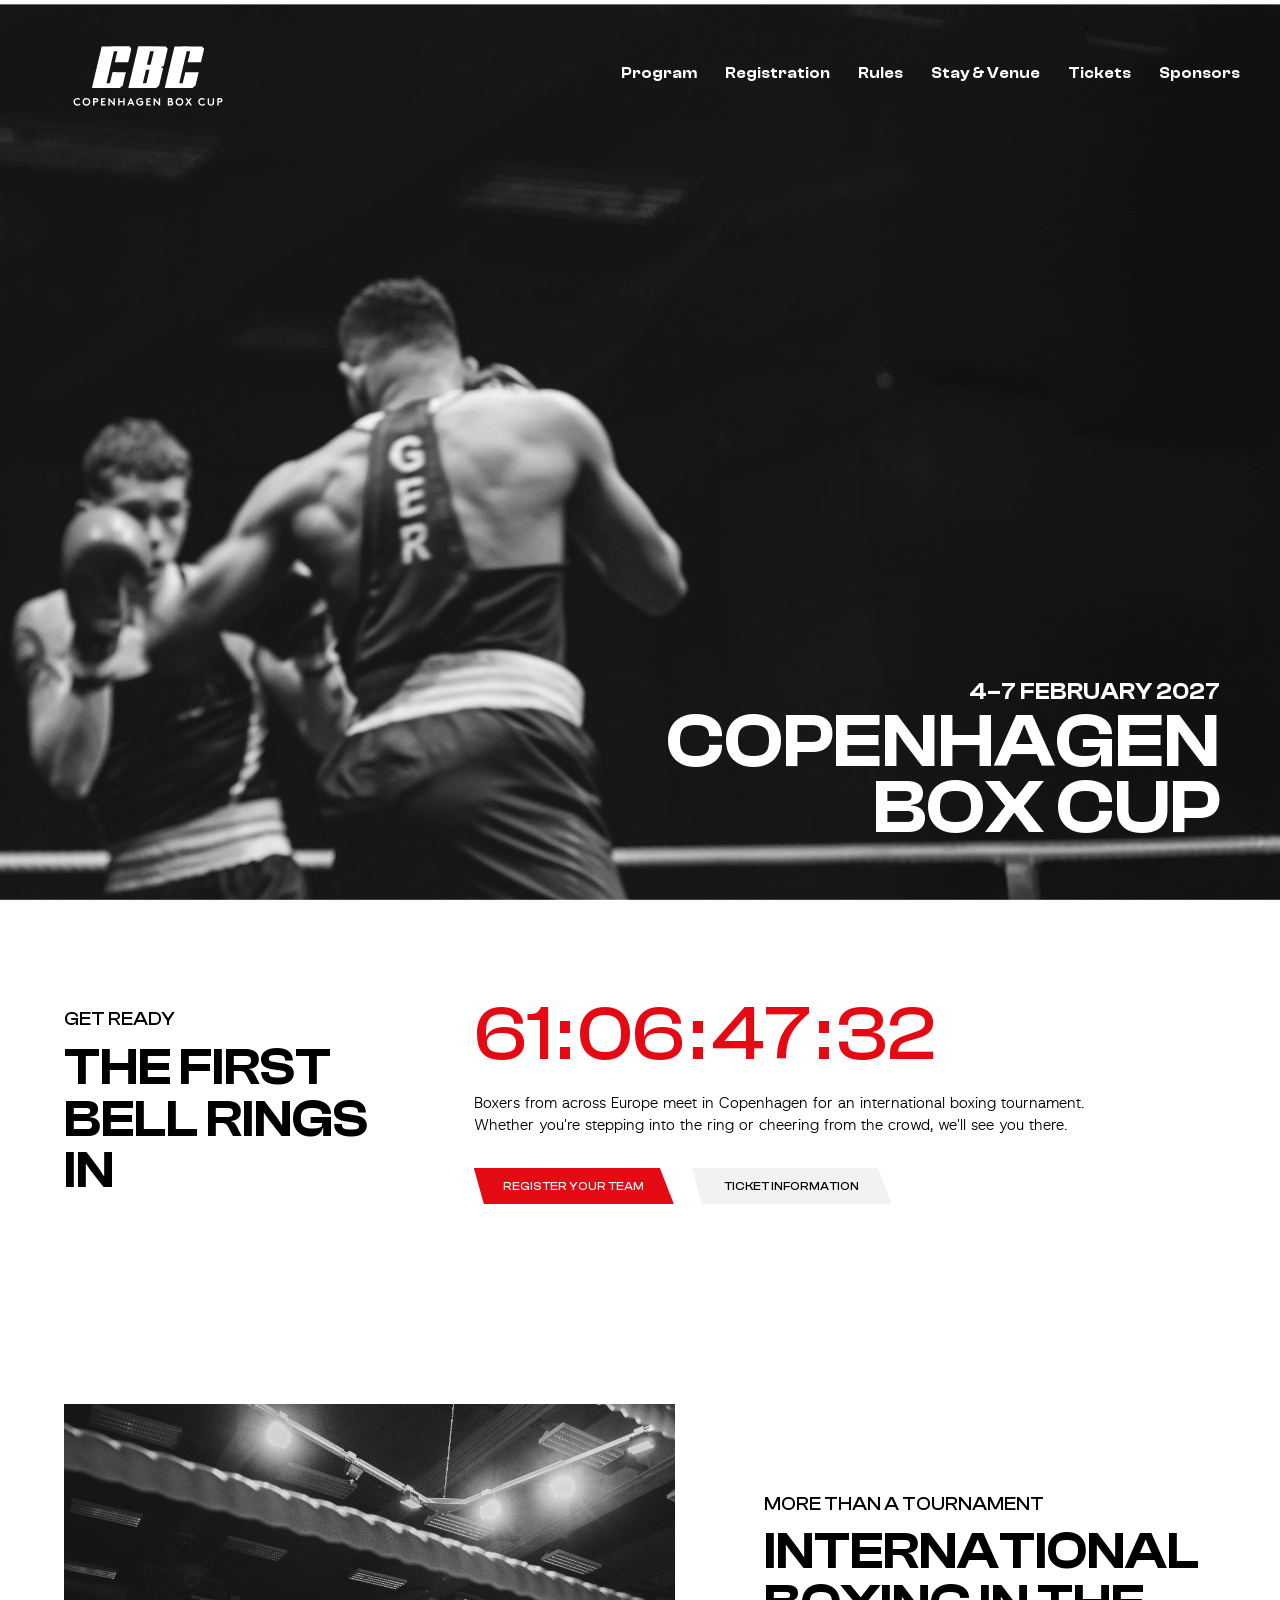
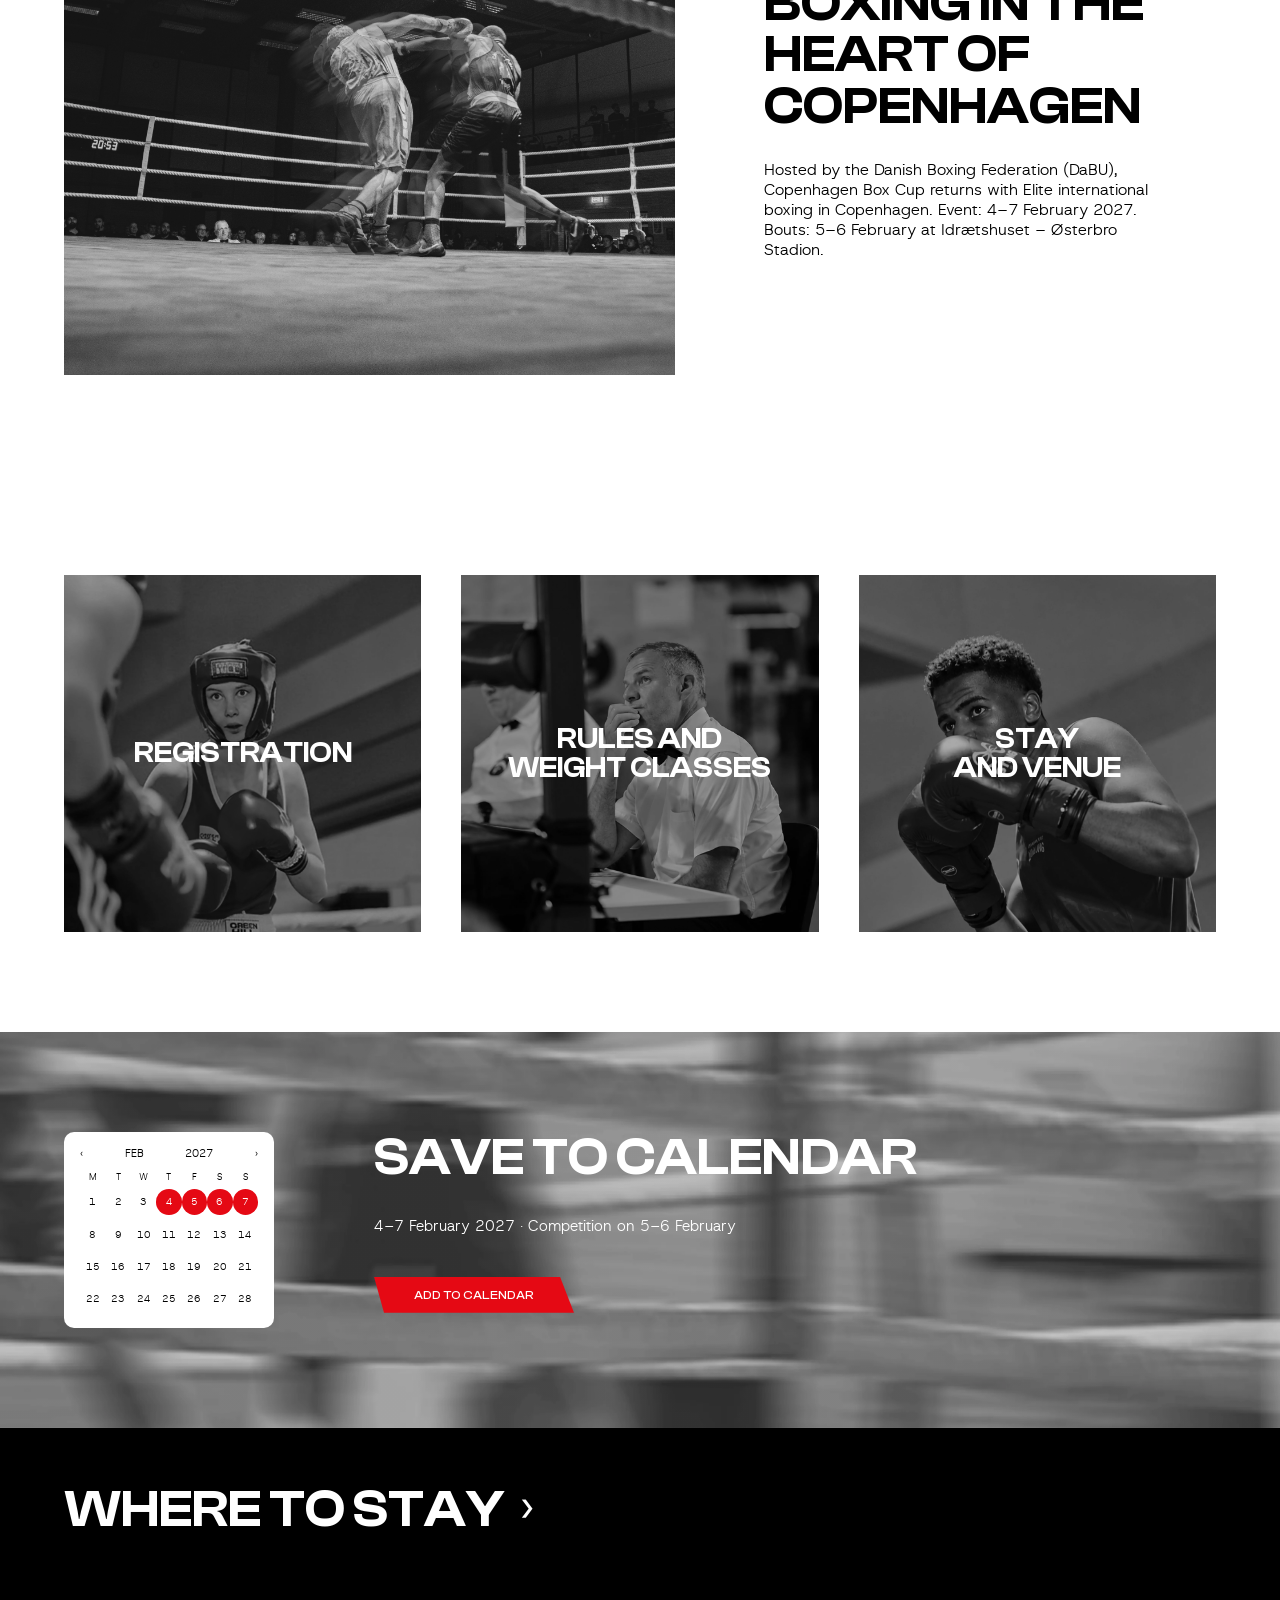
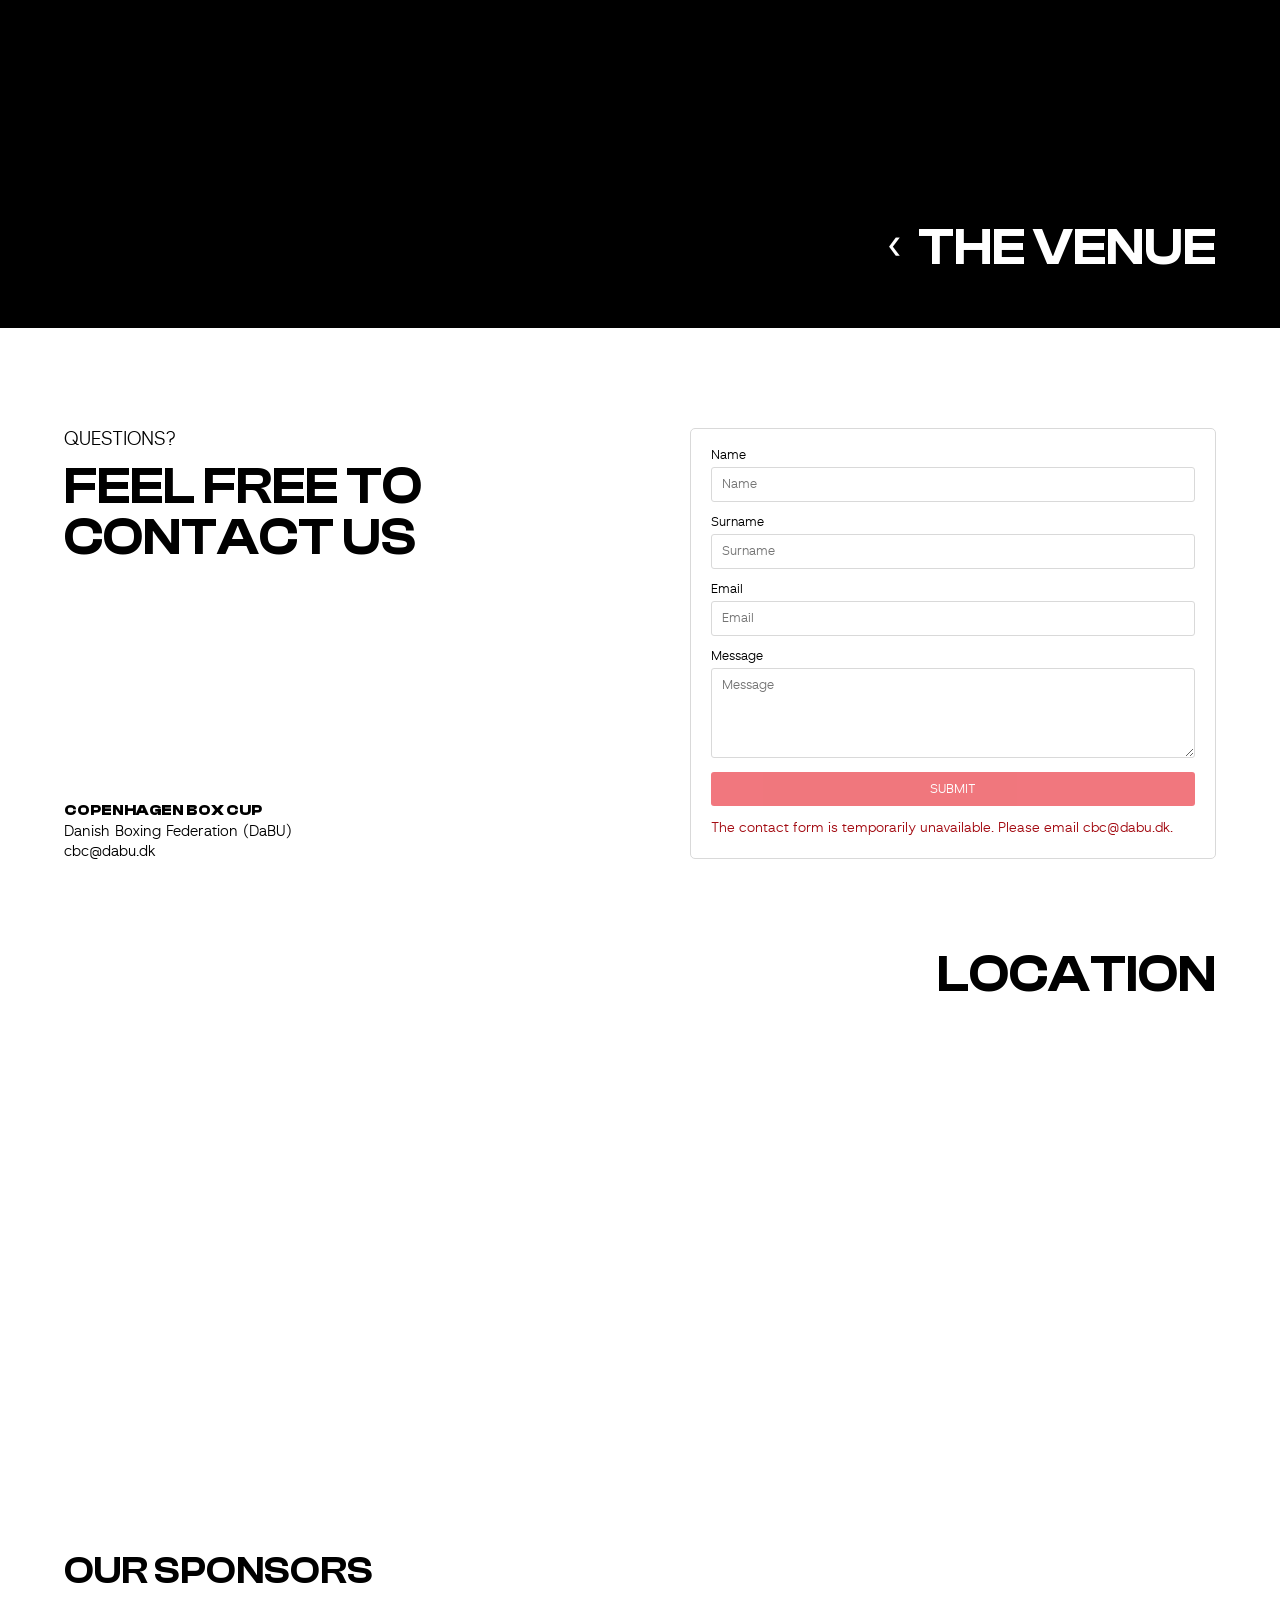
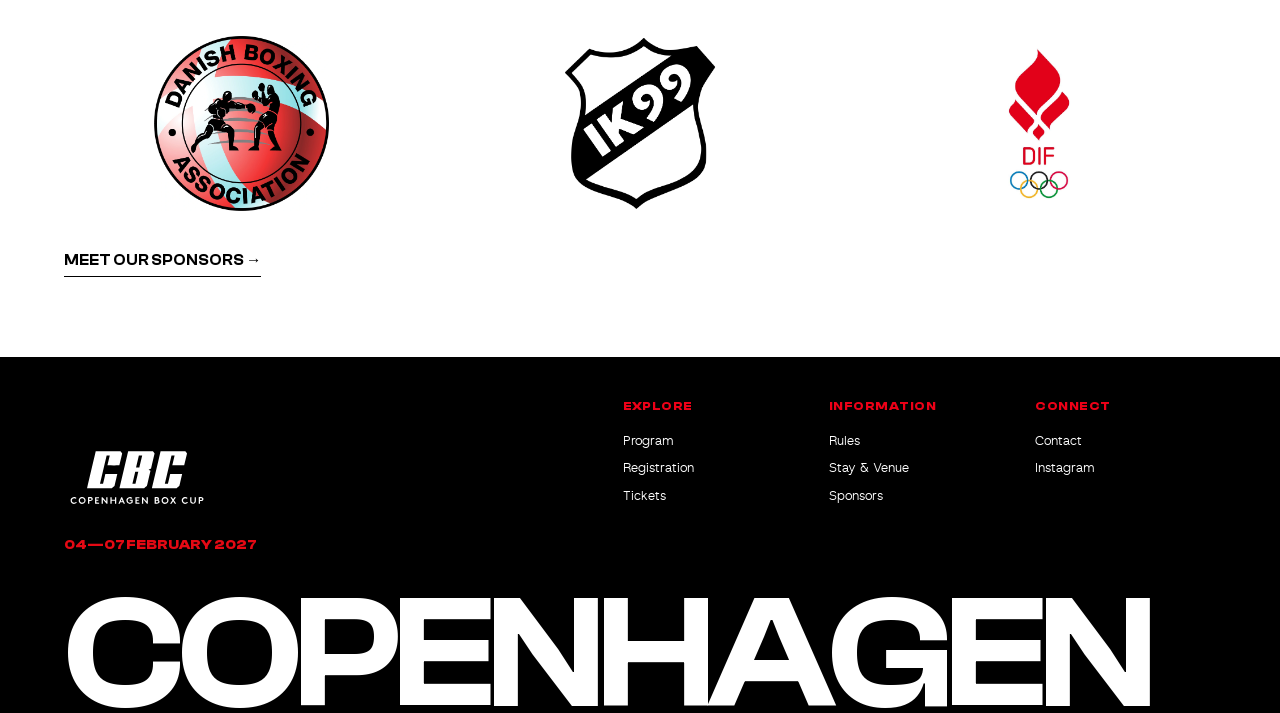
==== commit 1d5e026f: "Correct contact form recipient and fallback addresses to cbc@dabu.dk" ====
--- a/home.html
+++ b/home.html
@@ -425,7 +425,7 @@
                     </button>
 
                     <p class="contact-status" role="status" aria-live="polite">Preparing the contact form…</p>
-                    <noscript>Please email <a href="mailto:dabu@dabu.dk">dabu@dabu.dk</a> to contact us.</noscript>
+                    <noscript>Please email <a href="mailto:cbc@dabu.dk">cbc@dabu.dk</a> to contact us.</noscript>
                 </form>
 
             </div>
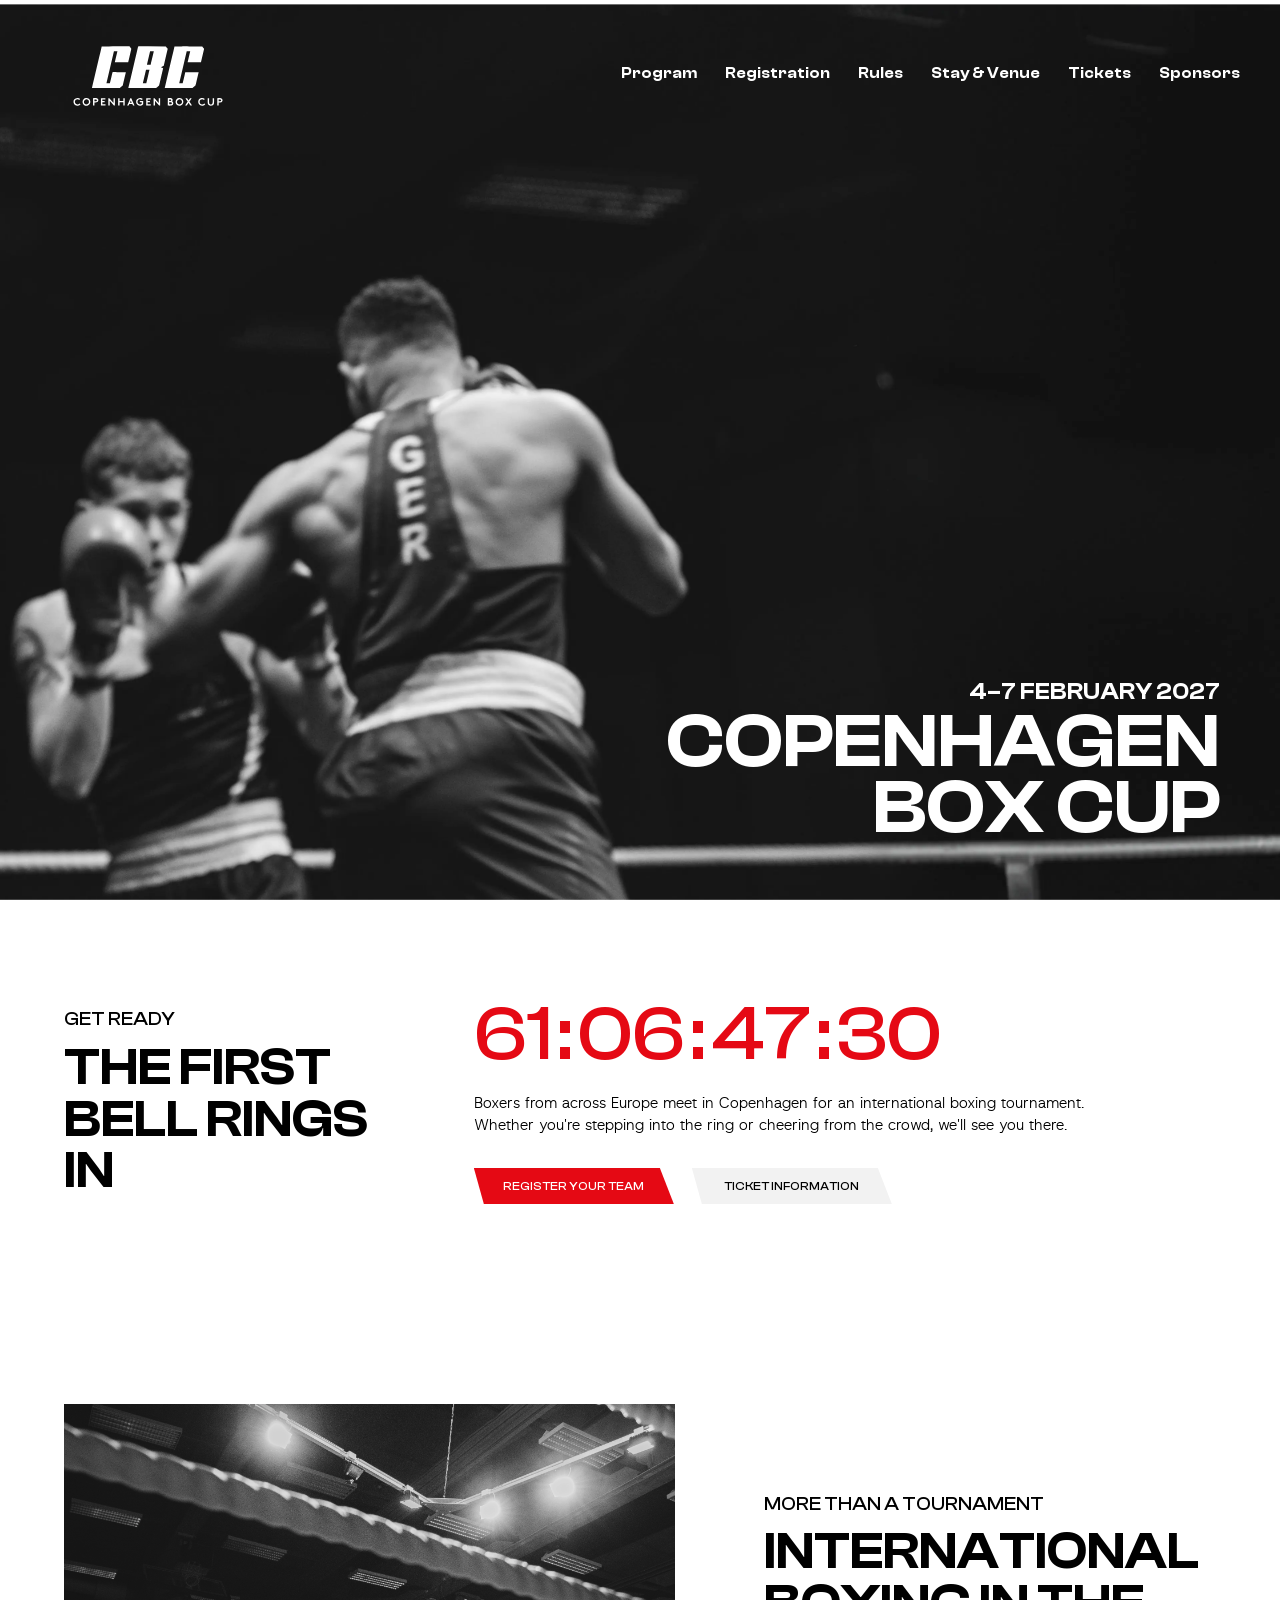
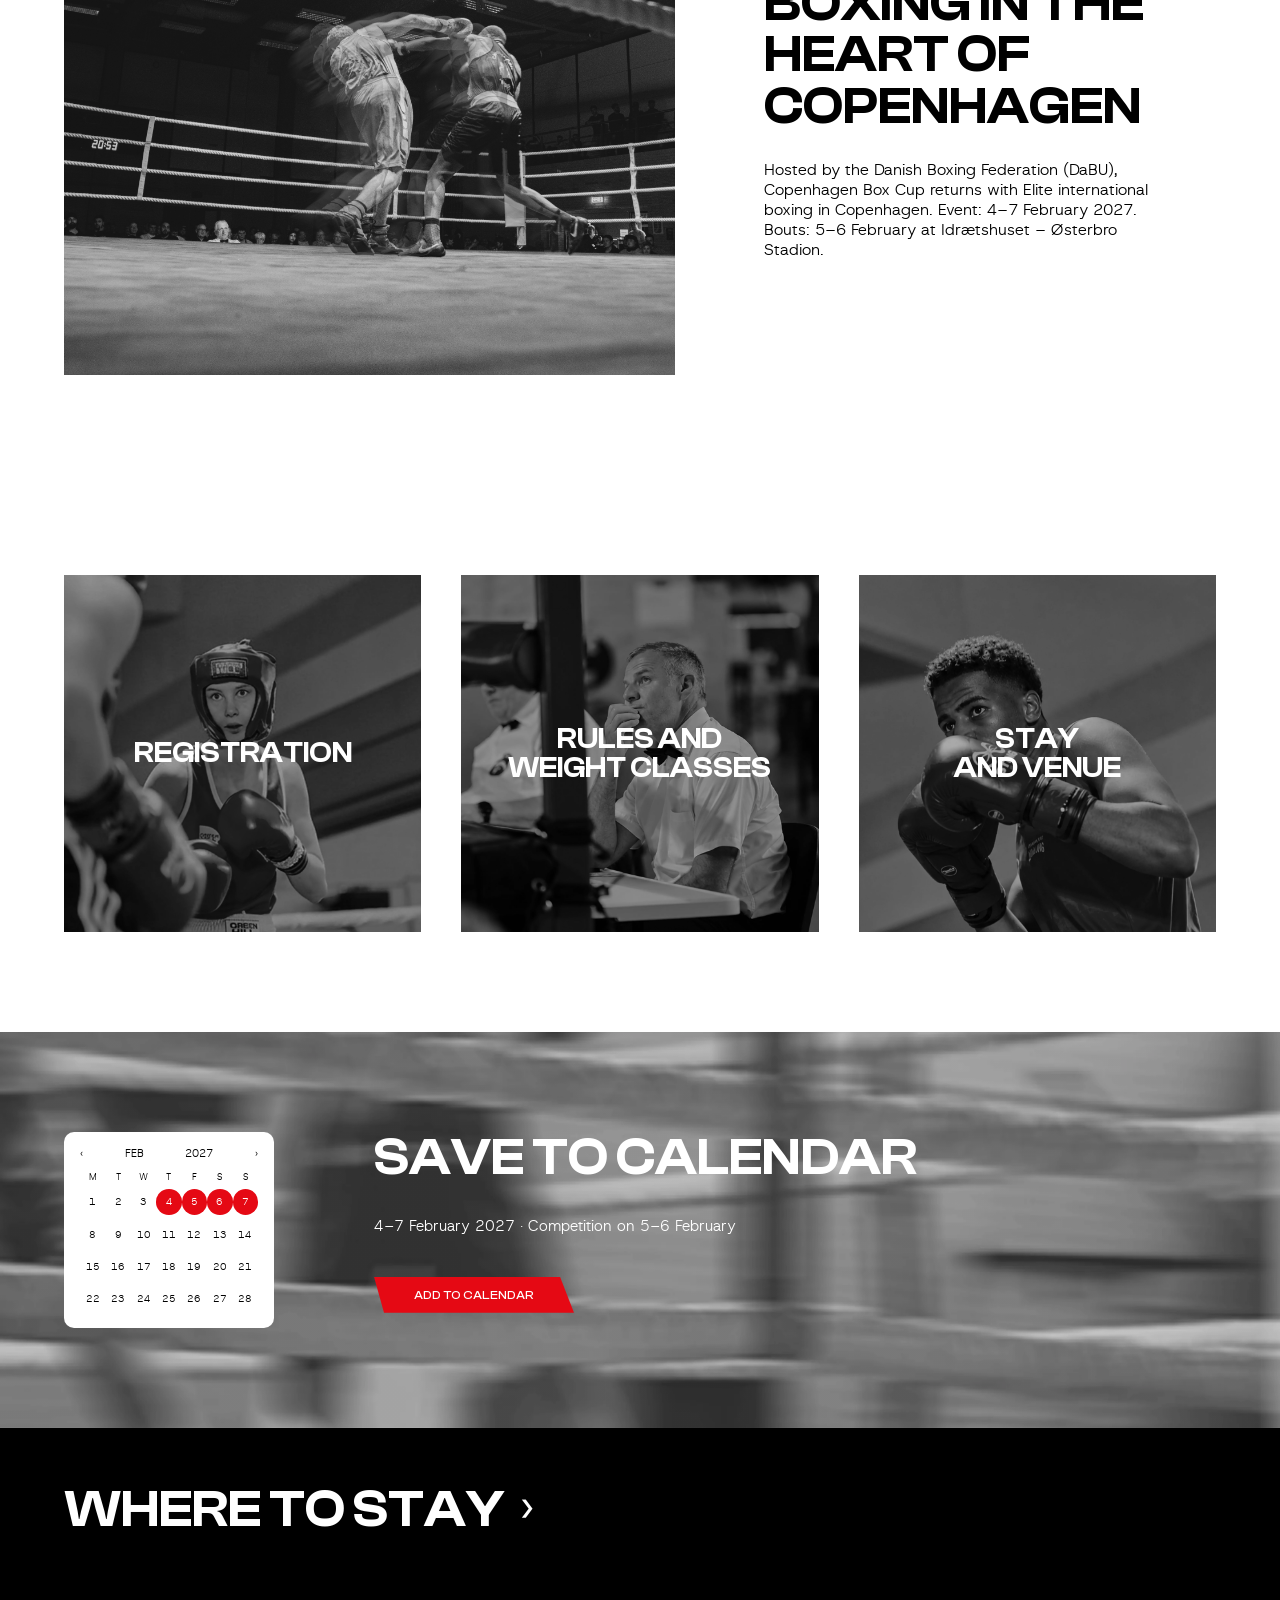
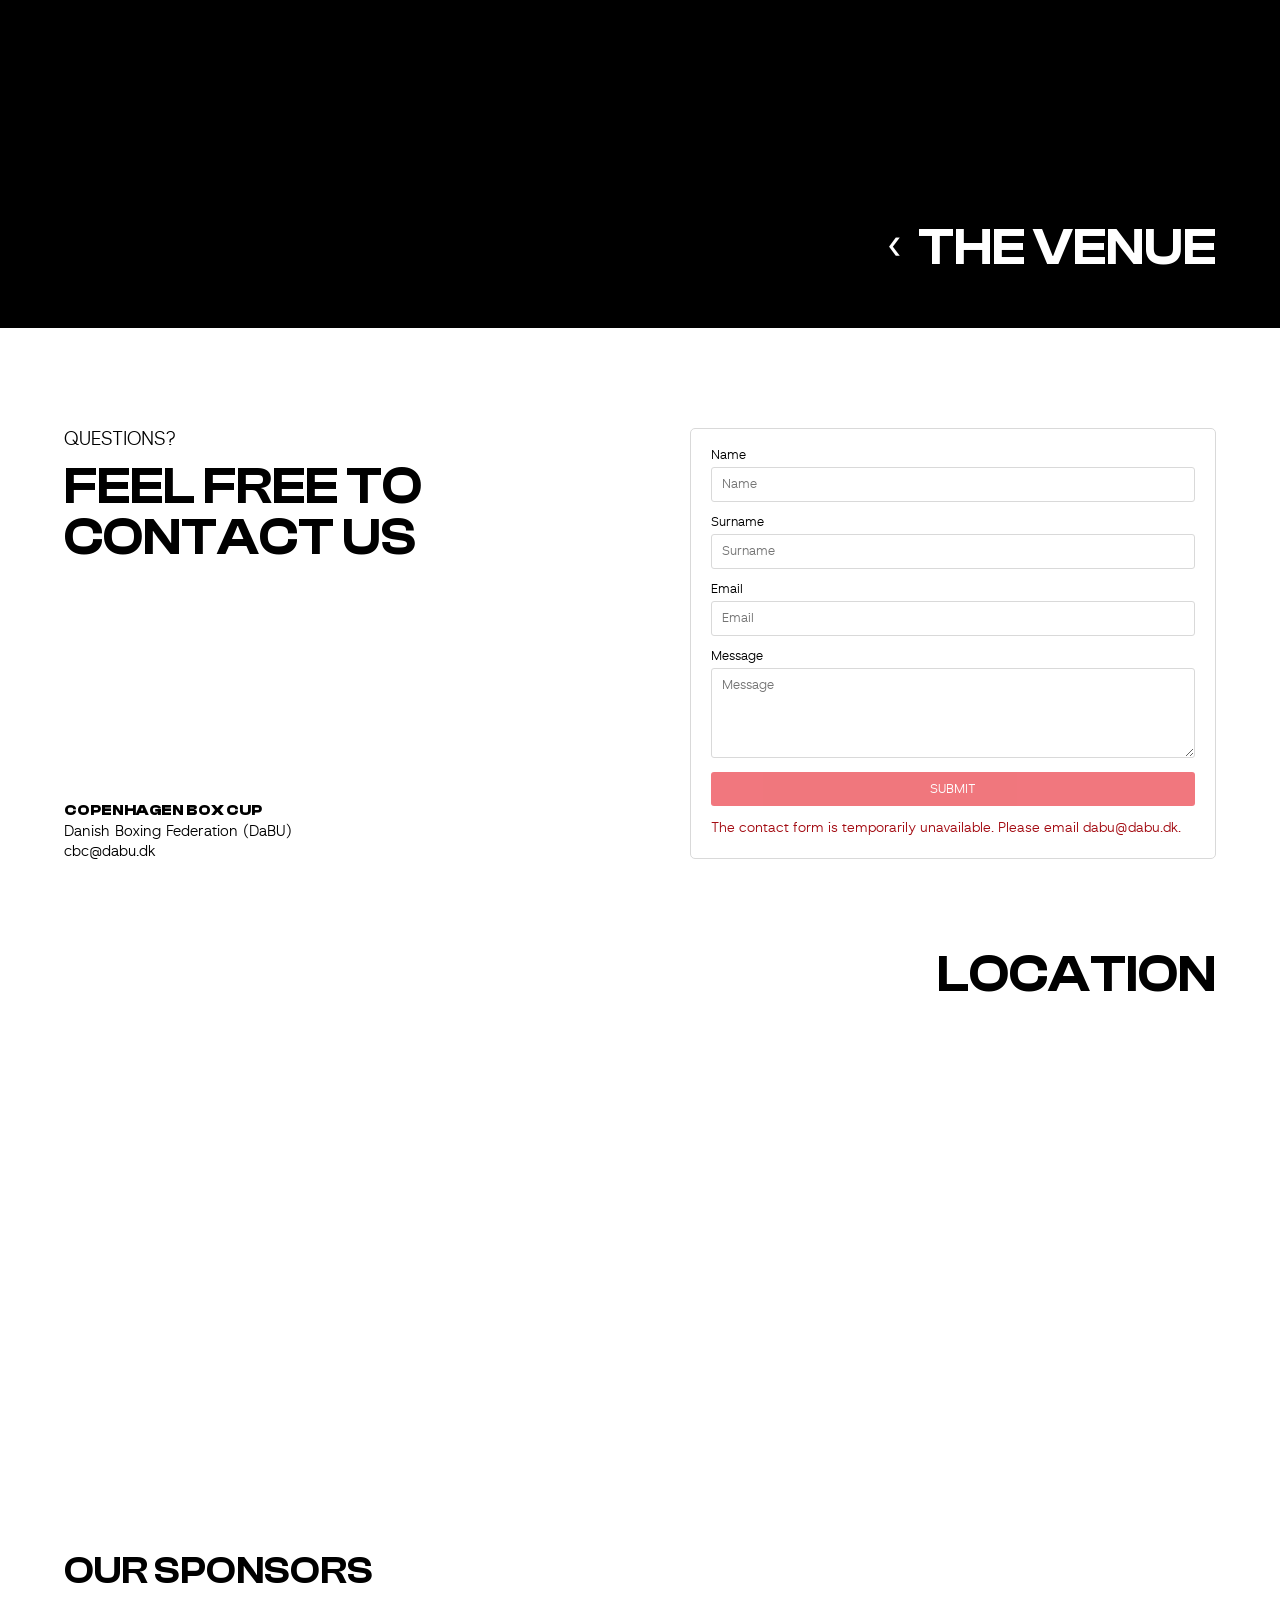
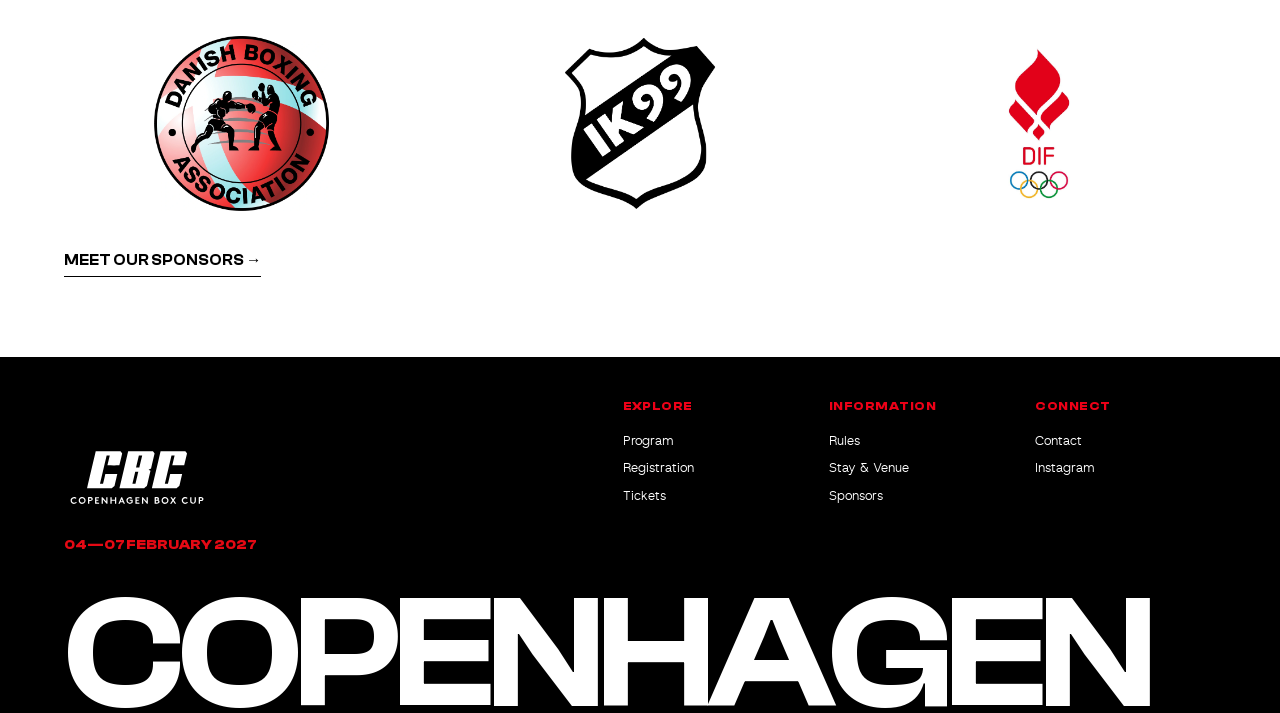
==== commit a18e06e3: "Revert contact recipient correction at owner's request Restore repository contents to eee534f. The G" ====
--- a/home.html
+++ b/home.html
@@ -425,7 +425,7 @@
                     </button>
 
                     <p class="contact-status" role="status" aria-live="polite">Preparing the contact form…</p>
-                    <noscript>Please email <a href="mailto:cbc@dabu.dk">cbc@dabu.dk</a> to contact us.</noscript>
+                    <noscript>Please email <a href="mailto:dabu@dabu.dk">dabu@dabu.dk</a> to contact us.</noscript>
                 </form>
 
             </div>
